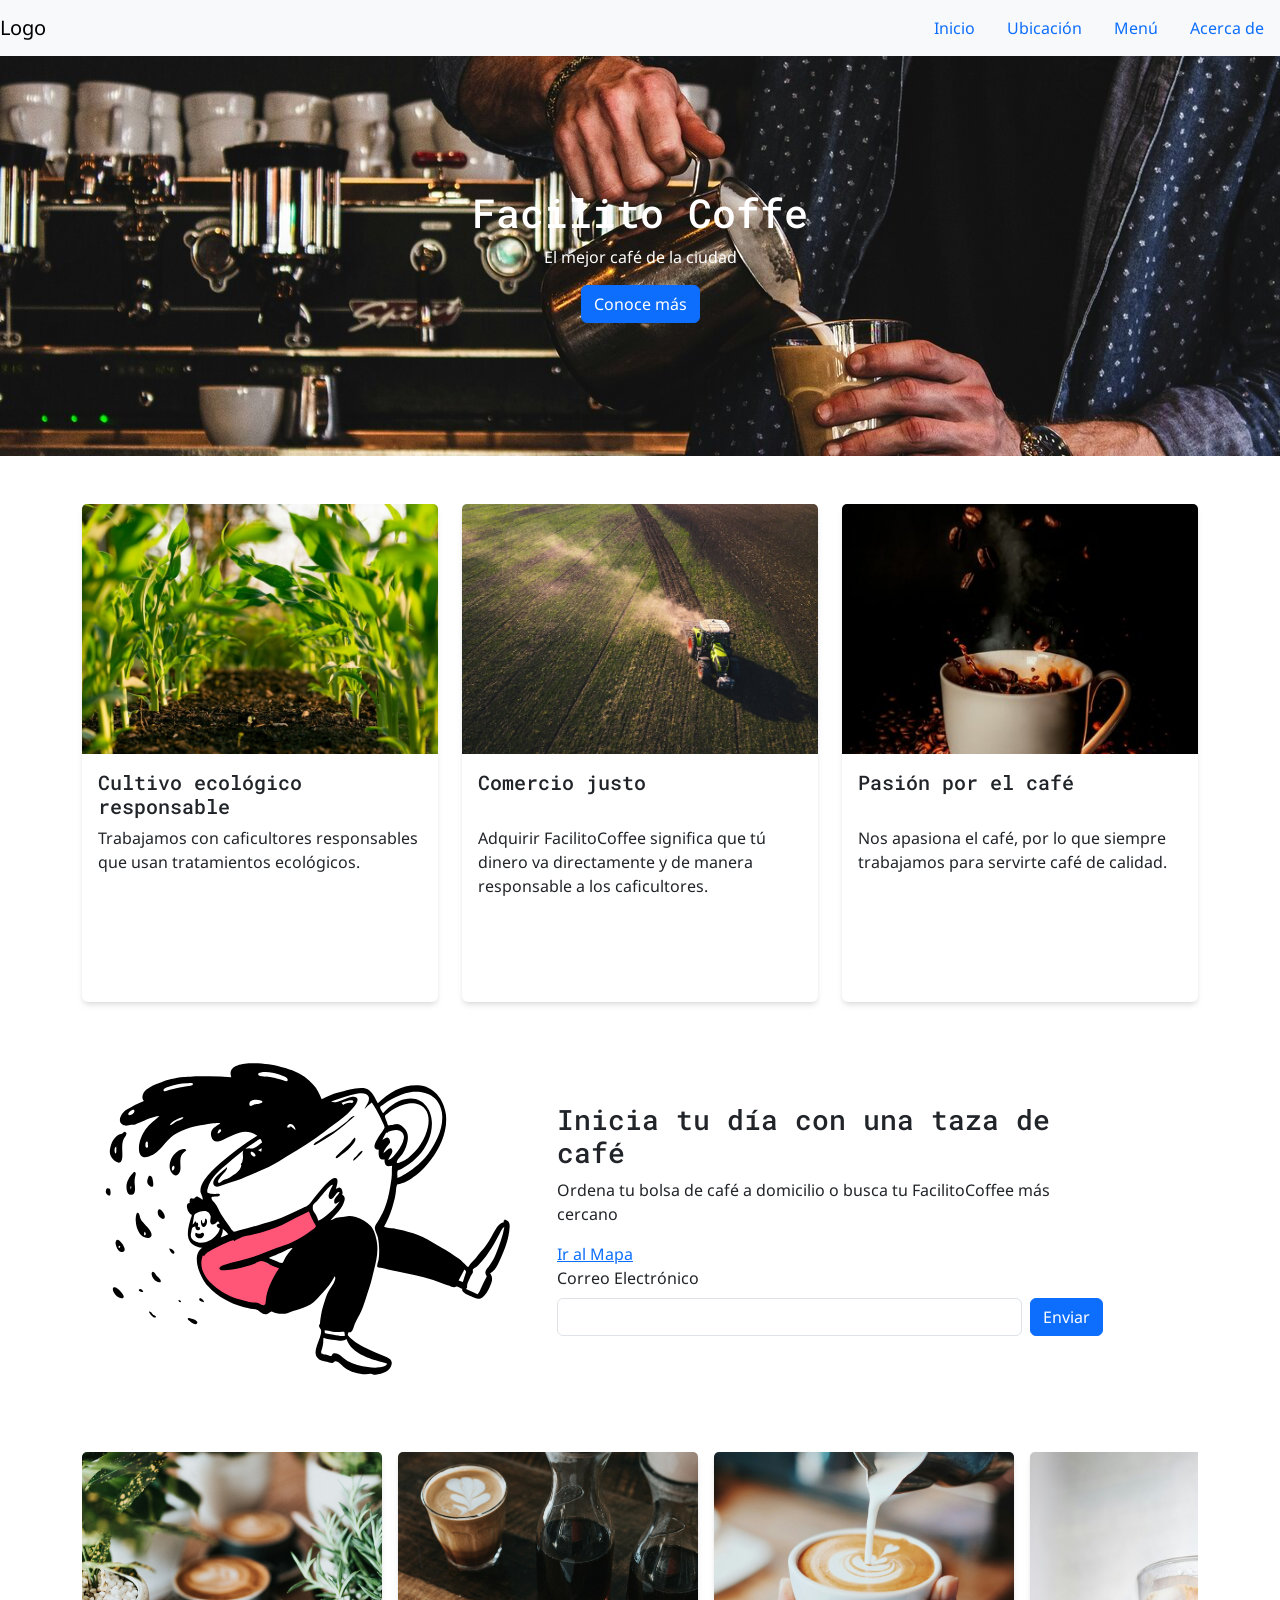
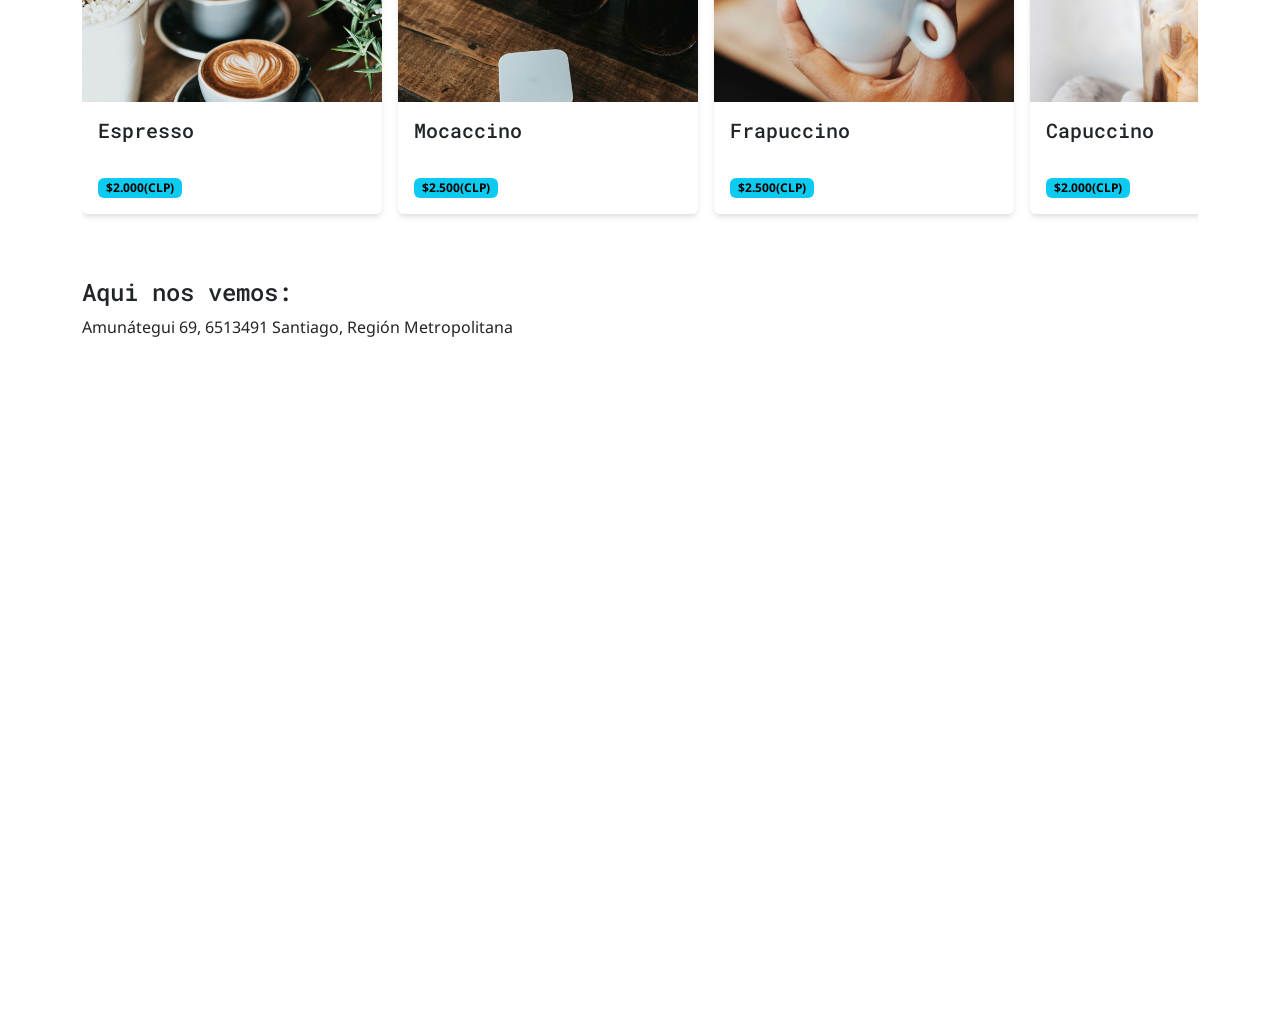
==== index.html @ e76a419c "Add files via upload" ====
<!DOCTYPE html>
<html lang="en">
    <head>
        <title>Hello!</title>
        <meta charset="utf-8">
        <meta http-equiv="X-UA-Compatible" content="IE=edge">
        <meta name="viewport" content="Width=device-width, initial-scale=1">
        <link rel="preconnect" href="https://fonts.googleapis.com">
        <link rel="preconnect" href="https://fonts.gstatic.com" crossorigin>
        <link href="https://fonts.googleapis.com/css2?family=Noto+Sans:ital,wght@0,100..900;1,100..900&family=Roboto+Mono:ital,wght@0,100..700;1,100..700&display=swap" rel="stylesheet">
        <link href="https://cdn.jsdelivr.net/npm/bootstrap@5.3.8/dist/css/bootstrap.min.css" 
              rel="stylesheet"
              integrity="sha384-sRIl4kxILFvY47J16cr9ZwB07vP4J8+LH7qKQnuqkuIAvNWLzeN8tE5YBujZqJLB" 
              crossorigin="anonymous">
        <link rel="stylesheet" href="/style.css">
    </head>
    <body>
        <header>
        <nav class="navbar navbar-expand-lg navbar-light bg-light"> 
            <a class="navbar-brand" href="#">Logo</a>
            
            <div class="nav-izq ms-auto">
                <ul class="nav"> <li class="nav-item active">
                        <a class="nav-link" href="/">Inicio</a>
                    </li>
                    <li class="nav-item">
                        <a class="nav-link" href="#mapa">Ubicación</a>
                    </li>
                    <li class="nav-item">
                        <a class="nav-link" href="#stripe">Menú</a>
                    </li>
                    <li class="nav-item">
                        <a class="nav-link" href="AcercaDe.html">Acerca de</a>
                    </li>
                </ul> </div>
        </nav>
            <div class="cover d-flex justify-content-center align-items-center flex-column"
            style="background-image: url(bartender.jpg);">
                <h1>Facilito Coffe</h1>
                <p>El mejor café de la ciudad</p>
                <button type="button" class="btn btn-primary"> Conoce más</button>
            </div>
        </header>
<section>
            <div class="container mt-5 mb-5">
                <div class="row justify-content-center g-4">
                    
                    <div class="col-12 col-sm-6 col-md-4">
                        <div class="card h-100"> <img src="fotocontainer1.jpg" class="card-img-top" alt="Planta naciendo de la tierra">
                            <div class="card-body">
                                <h5 class="card-title">Cultivo ecológico responsable</h5>
                                <p class="card-text">Trabajamos con caficultores responsables que usan tratamientos ecológicos.</p>
                            </div>
                        </div>
                    </div>

                    <div class="col-12 col-sm-6 col-md-4">
                        <div class="card h-100">
                            <img src="fotocontainer2.jpg" class="card-img-top" alt="Vista aera de tractor sobre un campo">
                            <div class="card-body">
                                <h5 class="card-title">Comercio justo</h5>
                                <p class="card-text">Adquirir FacilitoCoffee significa que tú dinero va directamente y de manera responsable a los caficultores.</p>
                            </div>
                        </div>
                    </div>

                    <div class="col-12 col-sm-6 col-md-4">
                        <div class="card h-100">
                            <img src="fotocontainer3.jpg" class="card-img-top" alt="Taza de cafe, con granos de cafe de fondo">
                            <div class="card-body">
                                <h5 class="card-title">Pasión por el café</h5>
                                <p class="card-text">Nos apasiona el café, por lo que siempre trabajamos para servirte café de calidad.</p>
                            </div>
                        </div>
                    </div>

                </div>
            </div>
        </section>
            <section>
                <div class="container mt-5 mb-5">
                    <div class="row align-items-center"> <div class="col-12 col-sm-6 col-lg-5">
                            <img src="coffee.svg" class="img-fluid" alt="Persona abrazando café">
                        </div>

                        <div class="col-12 col-sm-6">
                            <h3>Inicia tu día con una taza de café</h3>
                            <p>Ordena tu bolsa de café a domicilio o busca tu FacilitoCoffee más cercano</p>
                            <a href="#mapa">Ir al Mapa</a>
                            <form action="#">
                                <label for="email" class="form-label">Correo Electrónico</label>
                                <div class="d-flex">
                                    <div class="flex-fill me-2">
                                        <input type="email" id="email" class="form-control" />
                                    </div>
                                    <button type="submit" class="btn btn-primary">Enviar</button>
                                </div>
                            </form>
                        </div>
                    </div> 
            </section>
            <section>
                <!-- Productos -->
                <div class="container mt-5 mb-5" id="stripe">
                    <div class="product-stripe">
                        <div class="stripe-container">
                            <div class="card h-100">
                                <img src="caf1.jpg" class="card-img-top" alt="tasa de café difuminada">
                                <div class="card-body">
                                    <h5 class="card-title">Espresso</h5>
                                    <span class="badge text-bg-info">$2.000(CLP)</span>
                                </div>
                            </div>
                            <div class="card h-100">
                                <img src="caf2.jpg" class="card-img-top" alt="Elementos de café">
                                <div class="card-body">
                                    <h5 class="card-title">Mocaccino</h5>
                                    <span class="badge text-bg-info">$2.500(CLP)</span>
                                </div>
                            </div>
                            <div class="card h-100">
                                <img src="caf3.jpg" class="card-img-top" alt="Café con diseño">
                                <div class="card-body">
                                    <h5 class="card-title">Frapuccino</h5>
                                    <span class="badge text-bg-info">$2.500(CLP)</span>
                                </div>
                            </div>
                            <div class="card h-100">
                                <img src="caf4.jpg" class="card-img-top" alt="Café con leche en vaso">
                                <div class="card-body">
                                    <h5 class="card-title">Capuccino</h5>
                                    <span class="badge text-bg-info">$2.000(CLP)</span>
                                </div>
                            </div>
                        </div>
                    </div>
                </div>
            </section>
            <section>
                <div class="container mt-5 mb-5" id="mapa">
                    <h4>Aqui nos vemos:</h4>
                    <p>Amunátegui 69, 6513491 Santiago, Región Metropolitana</p>
                    <div class="responsive-iframe">
                        <iframe src="https://www.google.com/maps/embed?pb=!1m18!1m12!1m3!1d3329.24428944261!2d-70.65866002430943!3d-33.442941473392366!2m3!1f0!2f0!3f0!3m2!1i1024!2i768!4f13.1!3m3!1m2!1s0x9662c589ea0b39a9%3A0x16081760d8150b2a!2sCaf%C3%A9%20Aura%2069!5e0!3m2!1ses-419!2scl!4v1776573797707!5m2!1ses-419!2scl" width="600" height="450" style="border:0;" allowfullscreen="" loading="lazy" referrerpolicy="no-referrer-when-downgrade"></iframe>
                    </div>
                </div>
            </section>
    </body>
</html>
---- style.css ----
body {
    margin: 0em;    
    font-family: "Noto Sans", sans-serif;
}

h1,h2,h3,h4,h5 {
    font-family: "Roboto Mono", monospace;
}

.nav-izq {
    display: flex;
}

.nav {
    display: flex;
    flex-direction: row;
}

.cover {
    height: 400px;
    display: flex;
    justify-content: center;
    align-items: center;
    flex-direction: column;
    background-image: linear-gradient(rgba(0, 0, 0, 0.5), rgba(0, 0, 0, 0.5)), url("fondo.jpg"); 
    background-position: center;
    background-repeat: no-repeat;
    background-size: cover;
    color: white;
}

.cover-small {
    height: 200px;
    background-blend-mode: normal;
}

.card {
    border: 0 !important;
    box-shadow: 0 4px 6px -1px rgba(0, 0, 0, 0.1), 0 2px 4px -1px rgba(0, 0, 0, 0.06);
}

.card-img-top {
    height: 250px;
    object-fit: cover;
}

.card-title {
    min-height: 3rem;
}

.card-text {
    min-height: 10rem;
}

.stripe-container, .slider-container {
    display: flex;
}

.stripe-container .card {
    width: 300px;
    flex-shrink: 0;
    margin-right: 1rem;
}

.product-stripe, .slider {
    overflow: scroll;
    padding-top: 1rem;
    padding-bottom: 1rem;
}
.responsive-iframe {
    position: relative;
    padding-top: 56.25%;
}

.responsive-iframe iframe{
    position: absolute;
    top: 0;
    left: 0;
    width: 100%;
    height: 100%;
}

.slider {
    overflow-x: hidden;
    max-width: 1000px;
    margin: 0 auto;
}

.slider-container {
    transform: translateX(0);
    animation: slider 10s infinite;
}

.image-container {
    height: 400px;
    width: 100%;
    padding-top: 56.25%;
    background-size: cover;
    background-position: center;
    flex-shrink: 0;
    border-radius: 15px;
}

.avatar {
    width: 120px;
    height: 120px;
    background-size: cover;
    background-position: center;
    margin: 0 auto;
}

@keyframes slider {
    0%{
    transform: translateX(0);
    }

    20%{
    transform: translateX(0);
    }

    25%{
    transform: translateX(-100%);       
    }

    45%{
    transform: translateX(-100%);
    }

    50%{
    transform: translateX(-200%);
    }

    70%{
    transform: translateX(-200%);
    }

    75%{
    transform: translateX(-300%);
    }

    95%{
    transform: translateX(-300%);
    }

    100%{
    transform: translateX(0);
    }
}
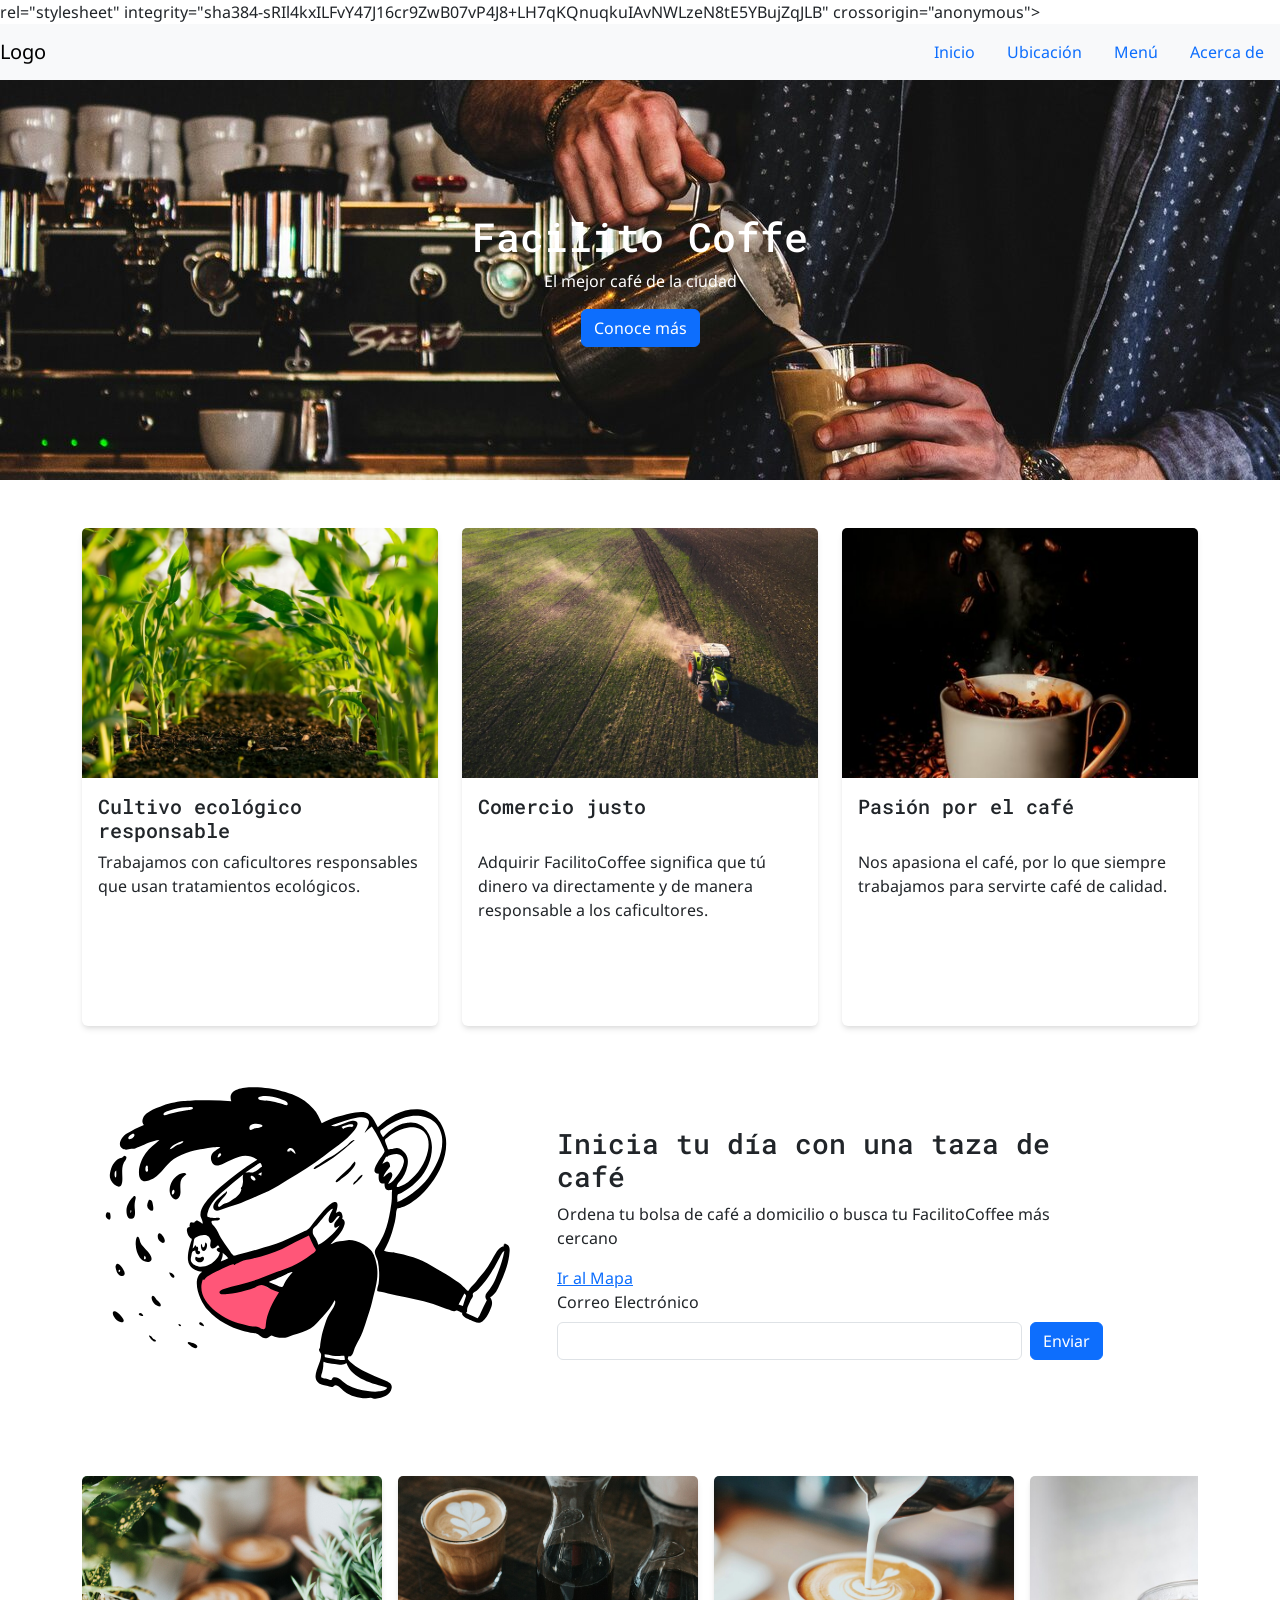
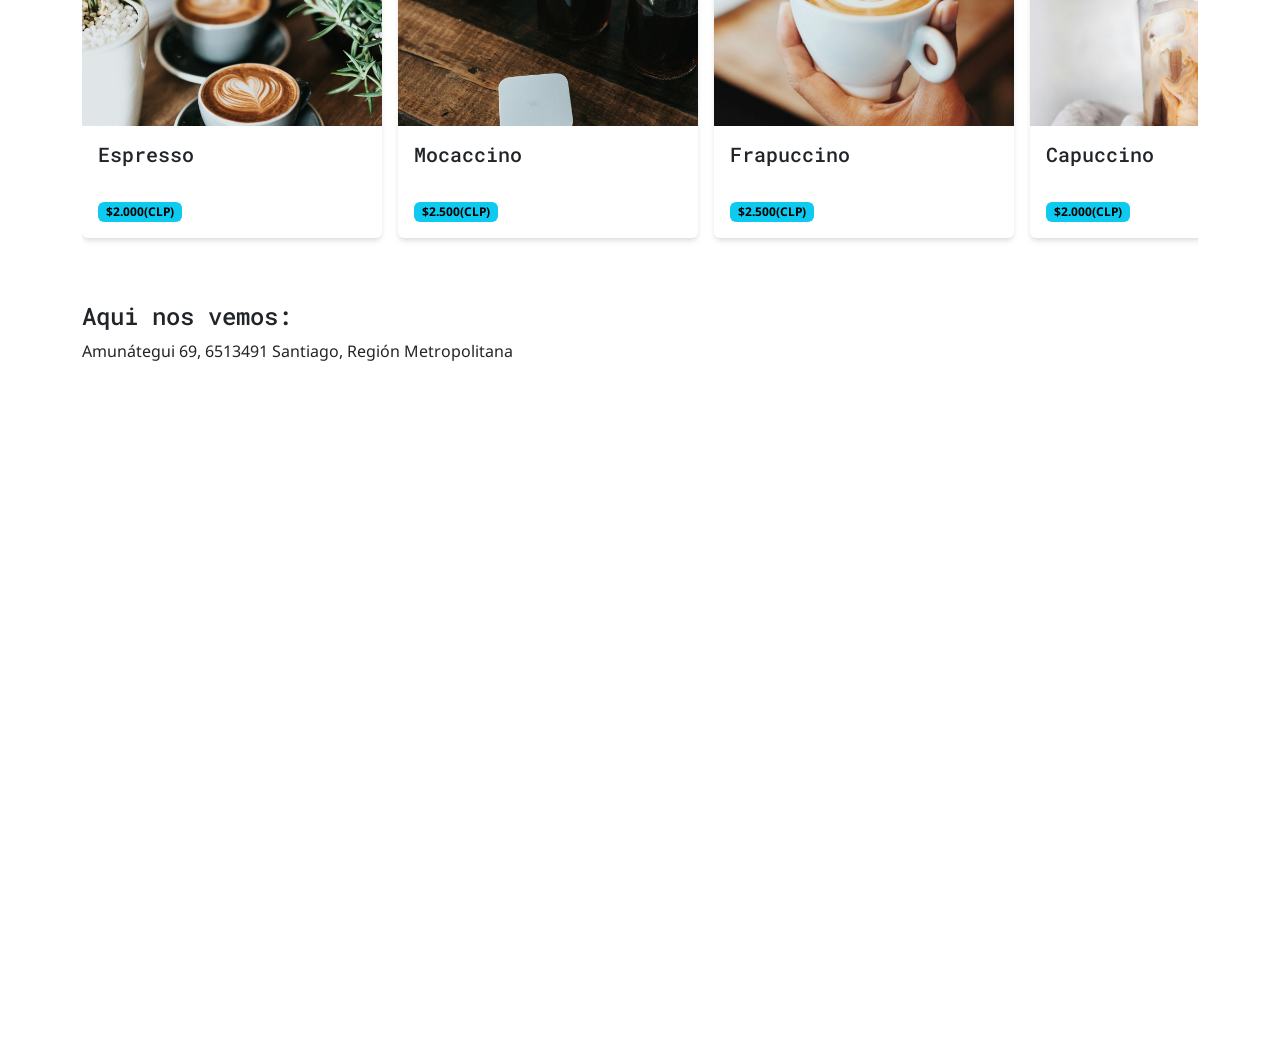
==== commit 3983cb6f: "Update index.html" ====
--- a/index.html
+++ b/index.html
@@ -8,7 +8,7 @@
         <link rel="preconnect" href="https://fonts.googleapis.com">
         <link rel="preconnect" href="https://fonts.gstatic.com" crossorigin>
         <link href="https://fonts.googleapis.com/css2?family=Noto+Sans:ital,wght@0,100..900;1,100..900&family=Roboto+Mono:ital,wght@0,100..700;1,100..700&display=swap" rel="stylesheet">
-        <link href="https://cdn.jsdelivr.net/npm/bootstrap@5.3.8/dist/css/bootstrap.min.css" 
+        <link href="https://cdn.jsdelivr.net/npm/bootstrap@5.3.0/dist/css/bootstrap.min.css" rel="stylesheet"> 
               rel="stylesheet"
               integrity="sha384-sRIl4kxILFvY47J16cr9ZwB07vP4J8+LH7qKQnuqkuIAvNWLzeN8tE5YBujZqJLB" 
               crossorigin="anonymous">
@@ -146,4 +146,4 @@
                 </div>
             </section>
     </body>
-</html>+</html>
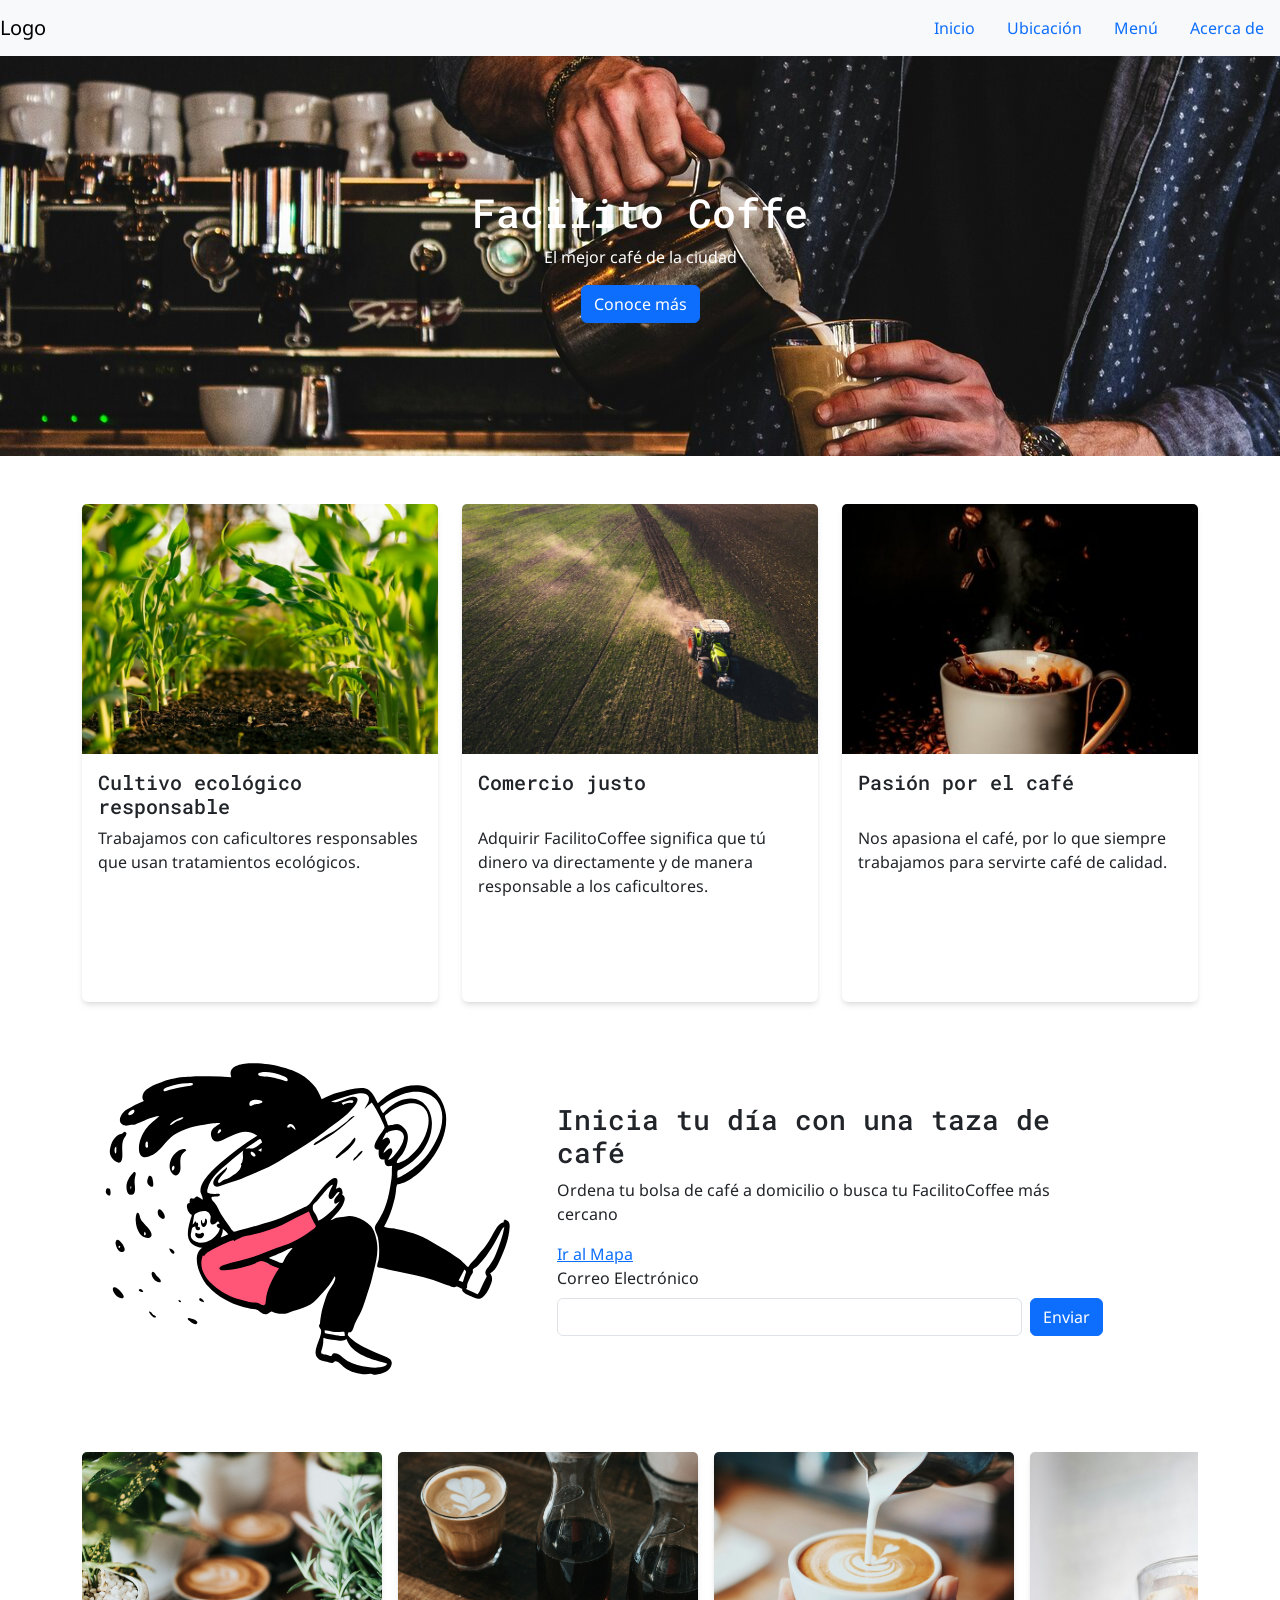
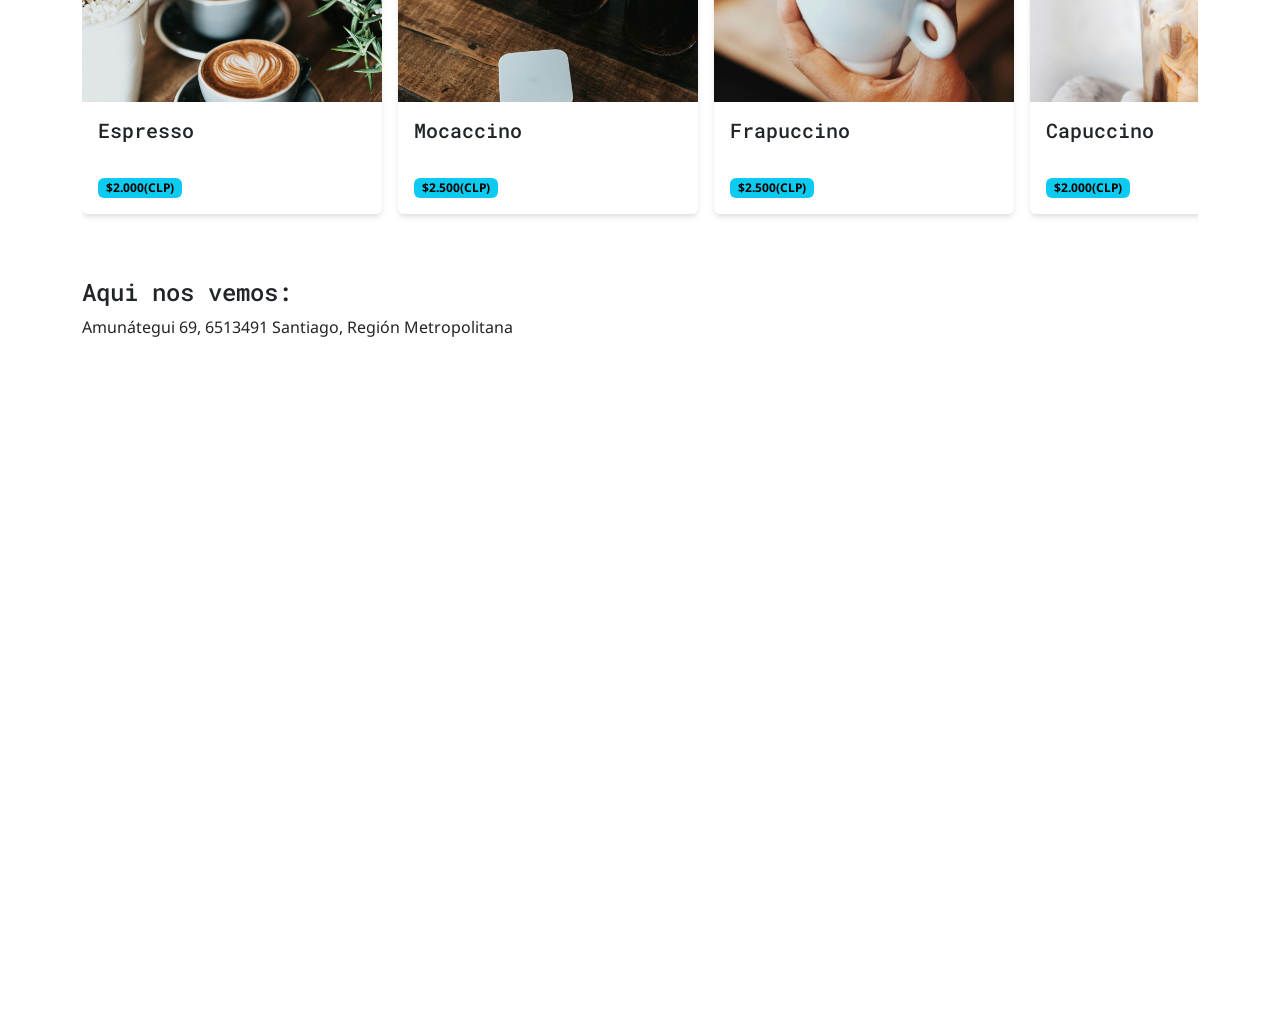
==== commit a48551ac: "Update index.html" ====
--- a/index.html
+++ b/index.html
@@ -8,10 +8,7 @@
         <link rel="preconnect" href="https://fonts.googleapis.com">
         <link rel="preconnect" href="https://fonts.gstatic.com" crossorigin>
         <link href="https://fonts.googleapis.com/css2?family=Noto+Sans:ital,wght@0,100..900;1,100..900&family=Roboto+Mono:ital,wght@0,100..700;1,100..700&display=swap" rel="stylesheet">
-        <link href="https://cdn.jsdelivr.net/npm/bootstrap@5.3.0/dist/css/bootstrap.min.css" rel="stylesheet"> 
-              rel="stylesheet"
-              integrity="sha384-sRIl4kxILFvY47J16cr9ZwB07vP4J8+LH7qKQnuqkuIAvNWLzeN8tE5YBujZqJLB" 
-              crossorigin="anonymous">
+        <link href="https://cdn.jsdelivr.net/npm/bootstrap@5.3.0/dist/css/bootstrap.min.css" rel="stylesheet">
         <link rel="stylesheet" href="/style.css">
     </head>
     <body>
